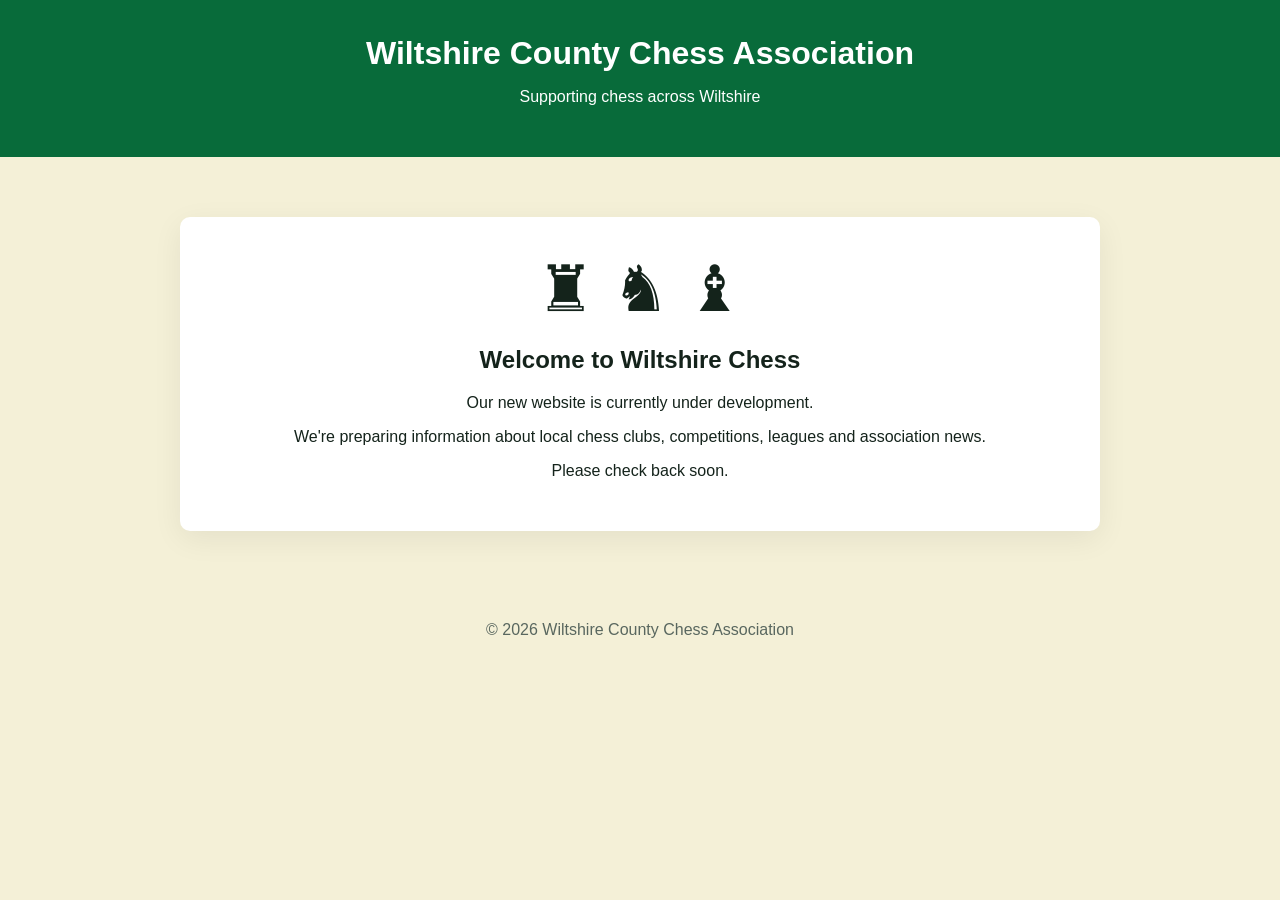
==== index.html @ d1c0ac70 "Create index.html for Wiltshire County Chess Association This HTML file serves as the homepage for t" ====
<!DOCTYPE html>
<html lang="en">
<head>
  <meta charset="UTF-8">
  <meta name="viewport" content="width=device-width, initial-scale=1">
  <title>Wiltshire County Chess Association</title>
  <style>
    body {
      margin: 0;
      font-family: Arial, sans-serif;
      background: #f4f0d7;
      color: #14231b;
    }
    header {
      background: #086b3a;
      color: white;
      padding: 35px 20px;
      text-align: center;
    }
    header h1 { margin: 0; }
    main {
      max-width: 850px;
      margin: 60px auto;
      padding: 35px;
      background: white;
      border-radius: 10px;
      box-shadow: 0 8px 30px #0001;
      text-align: center;
    }
    .chess { font-size: 64px; }
    footer {
      text-align: center;
      padding: 30px;
      color: #59675f;
    }
  </style>
</head>
<body>
  <header>
    <h1>Wiltshire County Chess Association</h1>
    <p>Supporting chess across Wiltshire</p>
  </header>

  <main>
    <div class="chess">♜ ♞ ♝</div>
    <h2>Welcome to Wiltshire Chess</h2>
    <p>Our new website is currently under development.</p>
    <p>
      We're preparing information about local chess clubs,
      competitions, leagues and association news.
    </p>
    <p>Please check back soon.</p>
  </main>

  <footer>
    &copy; 2026 Wiltshire County Chess Association
  </footer>
</body>
</html>
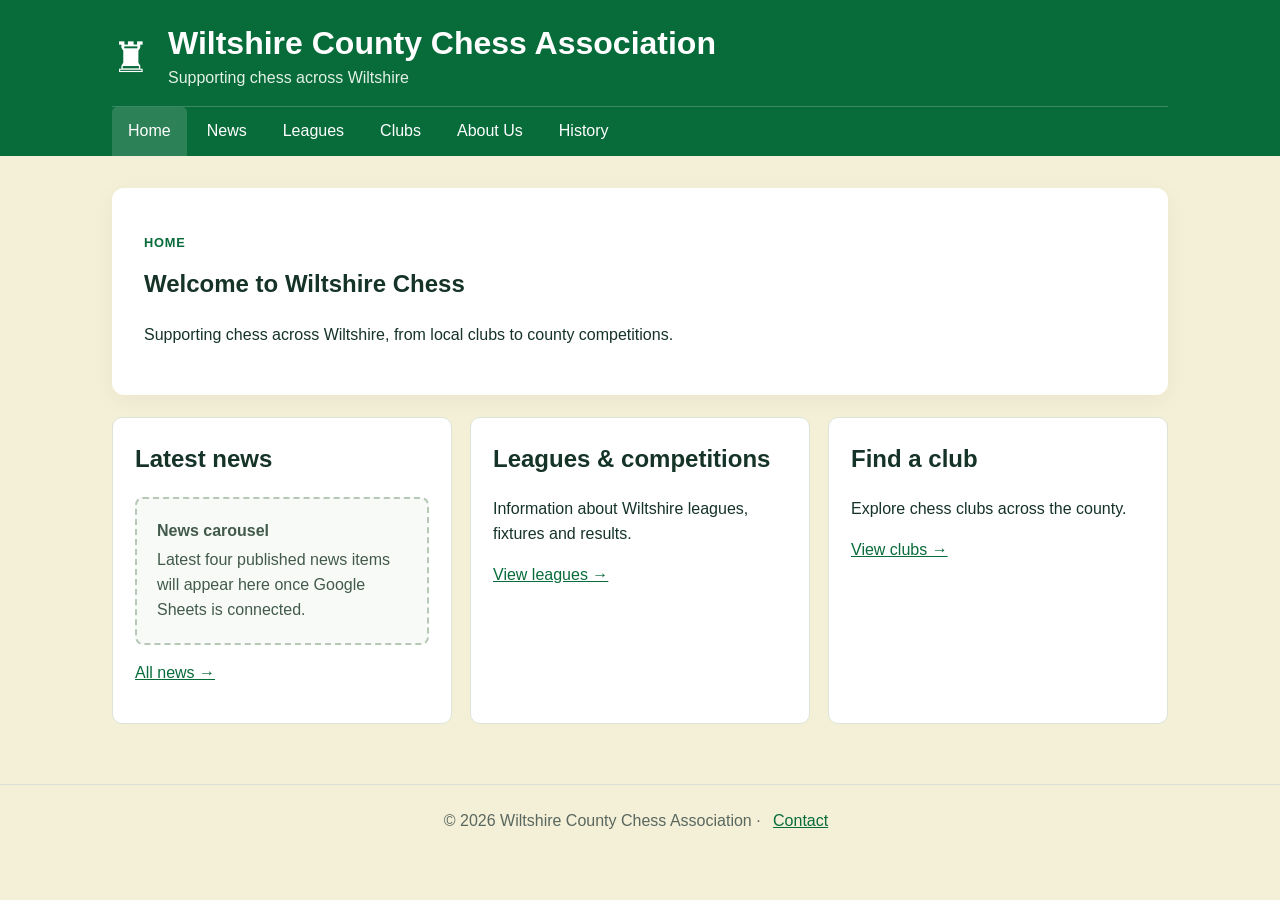
==== commit 45aec060: "Build modular home page" ====
--- a/index.html
+++ b/index.html
@@ -1,60 +1 @@
-
-<!DOCTYPE html>
-<html lang="en">
-<head>
-  <meta charset="UTF-8">
-  <meta name="viewport" content="width=device-width, initial-scale=1">
-  <title>Wiltshire County Chess Association</title>
-  <style>
-    body {
-      margin: 0;
-      font-family: Arial, sans-serif;
-      background: #f4f0d7;
-      color: #14231b;
-    }
-    header {
-      background: #086b3a;
-      color: white;
-      padding: 35px 20px;
-      text-align: center;
-    }
-    header h1 { margin: 0; }
-    main {
-      max-width: 850px;
-      margin: 60px auto;
-      padding: 35px;
-      background: white;
-      border-radius: 10px;
-      box-shadow: 0 8px 30px #0001;
-      text-align: center;
-    }
-    .chess { font-size: 64px; }
-    footer {
-      text-align: center;
-      padding: 30px;
-      color: #59675f;
-    }
-  </style>
-</head>
-<body>
-  <header>
-    <h1>Wiltshire County Chess Association</h1>
-    <p>Supporting chess across Wiltshire</p>
-  </header>
-
-  <main>
-    <div class="chess">♜ ♞ ♝</div>
-    <h2>Welcome to Wiltshire Chess</h2>
-    <p>Our new website is currently under development.</p>
-    <p>
-      We're preparing information about local chess clubs,
-      competitions, leagues and association news.
-    </p>
-    <p>Please check back soon.</p>
-  </main>
-
-  <footer>
-    &copy; 2026 Wiltshire County Chess Association
-  </footer>
-</body>
-</html>
+<!doctype html><html lang="en"><head><meta charset="utf-8"><meta name="viewport" content="width=device-width, initial-scale=1"><title>Home | Wiltshire County Chess Association</title><link rel="stylesheet" href="assets/site.css"><script defer src="assets/site.js"></script></head><body><a class="skip" href="#content">Skip to content</a><header class="site-header"><div class="wrap"><div class="masthead"><a class="mark" href="index.html" aria-label="Home">♜</a><div><div class="site-title">Wiltshire County Chess Association</div><p class="tagline">Supporting chess across Wiltshire</p></div></div><button class="mobile-menu" type="button" aria-controls="primary-nav" aria-expanded="false">☰ Menu</button><nav class="nav" id="primary-nav" aria-label="Main navigation"><a href="index.html" aria-current="page">Home</a><a href="news.html">News</a><a href="leagues.html">Leagues</a><a href="clubs.html">Clubs</a><a href="about.html">About Us</a><a href="history.html">History</a></nav></div></header><main id="content" class="wrap page"><section class="hero"><p class="eyebrow">Home</p><h1>Welcome to Wiltshire Chess</h1><p>Supporting chess across Wiltshire, from local clubs to county competitions.</p></section><div class="cards"><section class="card"><h2>Latest news</h2><div class="placeholder"><strong>News carousel</strong>Latest four published news items will appear here once Google Sheets is connected.</div><p><a href="news.html">All news →</a></p></section><section class="card"><h2>Leagues & competitions</h2><p>Information about Wiltshire leagues, fixtures and results.</p><p><a href="leagues.html">View leagues →</a></p></section><section class="card"><h2>Find a club</h2><p>Explore chess clubs across the county.</p><p><a href="clubs.html">View clubs →</a></p></section></div></main><footer class="site-footer"><div class="wrap">© <span data-year>2026</span> Wiltshire County Chess Association · <a href="about.html">Contact</a></div></footer></body></html>
--- a/assets/site.css
+++ b/assets/site.css
@@ -0,0 +1 @@
+:root{--green:#086b3a;--dark:#153327;--cream:#f4f0d7;--muted:#59675f;--border:#dce4d9}*{box-sizing:border-box}body{margin:0;background:var(--cream);color:var(--dark);font:16px/1.55 Arial,Helvetica,sans-serif}a{color:var(--green)}.site-header{background:var(--green);color:white}.wrap{max-width:1100px;margin:auto;padding:0 22px}.masthead{padding:24px 0 15px;display:flex;align-items:center;gap:18px}.mark{font-size:42px;text-decoration:none;color:white}.site-title{font-size:clamp(1.4rem,3vw,2rem);font-weight:700;line-height:1.2}.tagline{margin:4px 0 0;color:#e3f1e6}.nav{border-top:1px solid #ffffff33;display:flex;gap:4px;flex-wrap:wrap}.nav a{color:white;text-decoration:none;padding:12px 16px;border-radius:5px 5px 0 0}.nav a:hover,.nav a[aria-current=page]{background:#ffffff26}.mobile-menu{display:none}.page{padding:32px 22px 60px}.hero{background:white;padding:32px;border-radius:12px;box-shadow:0 5px 24px #0000000c;margin-bottom:22px}.hero h1{margin-top:0}.cards{display:grid;grid-template-columns:repeat(auto-fit,minmax(240px,1fr));gap:18px}.card{background:white;padding:22px;border:1px solid var(--border);border-radius:10px}.card h2,.card h3{margin-top:0}.placeholder{border:2px dashed #b7c8b7;background:#f8faf7;border-radius:8px;padding:20px;color:#425a4b}.placeholder strong{display:block;margin-bottom:4px}.site-footer{border-top:1px solid #d9e1d6;text-align:center;padding:24px;color:var(--muted)}.site-footer a{margin:0 8px}.eyebrow{color:var(--green);font-weight:bold;text-transform:uppercase;letter-spacing:.06em;font-size:.8rem}.skip{position:absolute;left:-9999px}.skip:focus{left:12px;top:12px;background:white;padding:10px;z-index:10}@media(max-width:650px){.masthead{padding:16px 0}.mobile-menu{display:block;background:#fff;color:var(--green);border:0;border-radius:5px;padding:9px 14px;font-weight:bold;margin-bottom:12px}.nav{display:none;flex-direction:column;padding-bottom:12px}.nav.open{display:flex}.nav a{border-radius:5px}.hero{padding:22px}.page{padding-top:20px}}
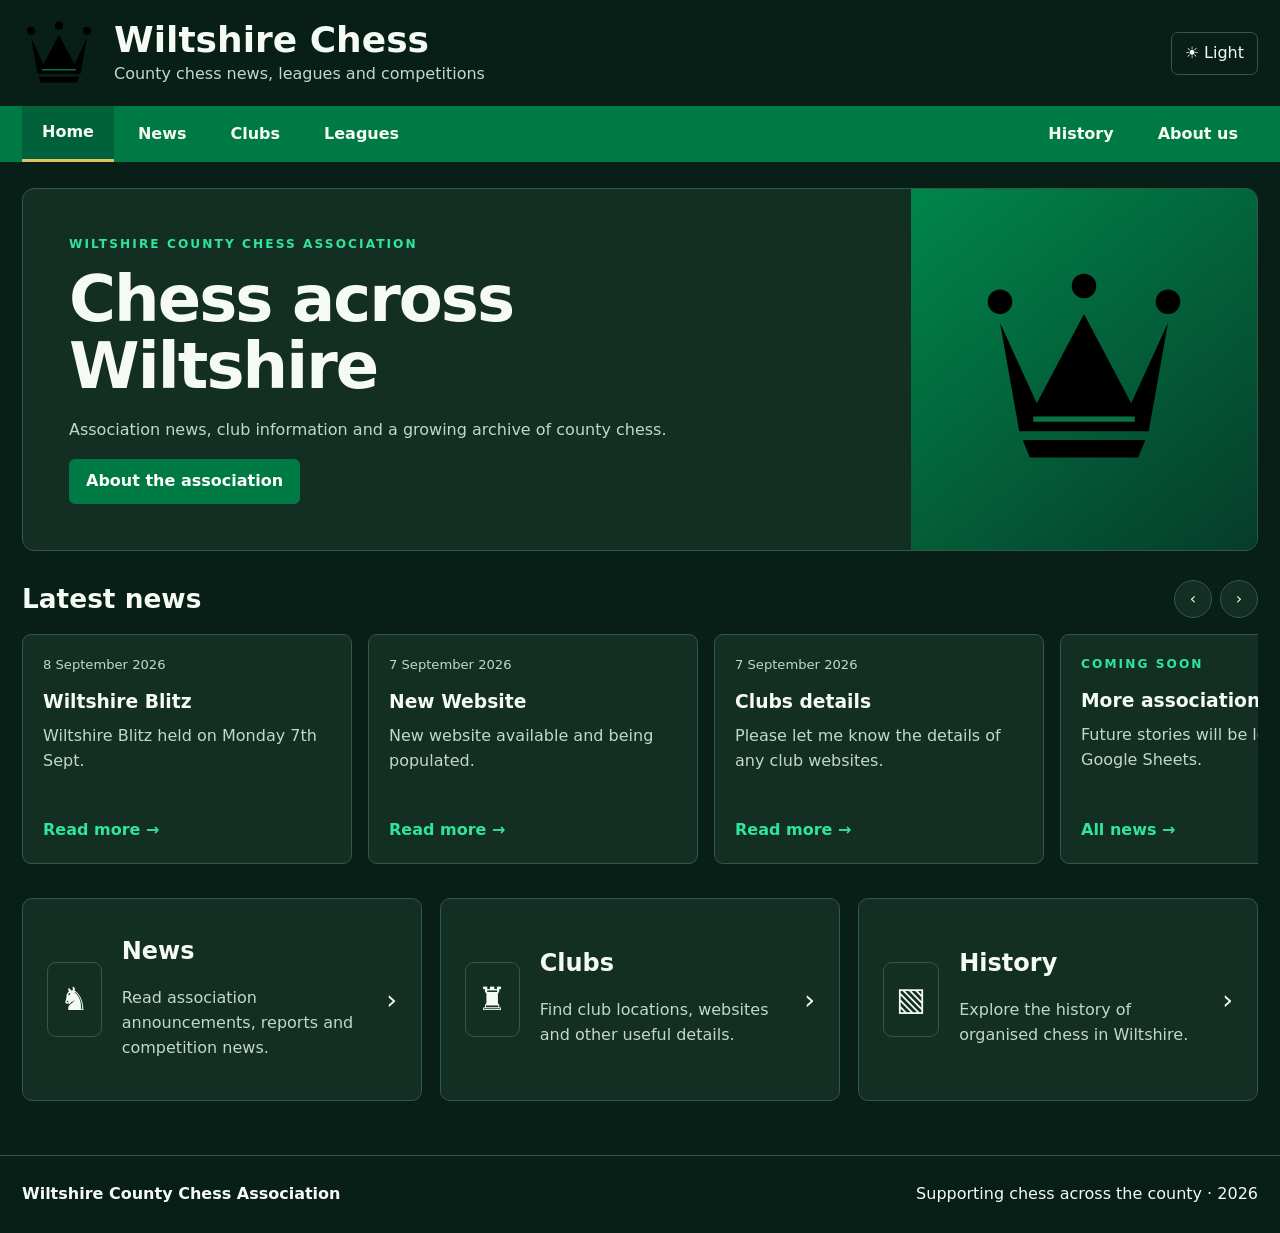
==== commit 15bf00e8: "Match current Wiltshire Chess site layout and navigation" ====
--- a/index.html
+++ b/index.html
@@ -1 +1 @@
-<!doctype html><html lang="en"><head><meta charset="utf-8"><meta name="viewport" content="width=device-width, initial-scale=1"><title>Home | Wiltshire County Chess Association</title><link rel="stylesheet" href="assets/site.css"><script defer src="assets/site.js"></script></head><body><a class="skip" href="#content">Skip to content</a><header class="site-header"><div class="wrap"><div class="masthead"><a class="mark" href="index.html" aria-label="Home">♜</a><div><div class="site-title">Wiltshire County Chess Association</div><p class="tagline">Supporting chess across Wiltshire</p></div></div><button class="mobile-menu" type="button" aria-controls="primary-nav" aria-expanded="false">☰ Menu</button><nav class="nav" id="primary-nav" aria-label="Main navigation"><a href="index.html" aria-current="page">Home</a><a href="news.html">News</a><a href="leagues.html">Leagues</a><a href="clubs.html">Clubs</a><a href="about.html">About Us</a><a href="history.html">History</a></nav></div></header><main id="content" class="wrap page"><section class="hero"><p class="eyebrow">Home</p><h1>Welcome to Wiltshire Chess</h1><p>Supporting chess across Wiltshire, from local clubs to county competitions.</p></section><div class="cards"><section class="card"><h2>Latest news</h2><div class="placeholder"><strong>News carousel</strong>Latest four published news items will appear here once Google Sheets is connected.</div><p><a href="news.html">All news →</a></p></section><section class="card"><h2>Leagues & competitions</h2><p>Information about Wiltshire leagues, fixtures and results.</p><p><a href="leagues.html">View leagues →</a></p></section><section class="card"><h2>Find a club</h2><p>Explore chess clubs across the county.</p><p><a href="clubs.html">View clubs →</a></p></section></div></main><footer class="site-footer"><div class="wrap">© <span data-year>2026</span> Wiltshire County Chess Association · <a href="about.html">Contact</a></div></footer></body></html>+<!doctype html><html lang="en"><head><meta charset="utf-8"><meta name="viewport" content="width=device-width, initial-scale=1"><meta name="description" content="Association news, club information and a growing archive of county chess."><title>Home | Wiltshire Chess</title><link rel="icon" href="assets/w-crown.svg" type="image/svg+xml"><link rel="stylesheet" href="assets/site.css"><script defer src="assets/site.js"></script></head><body><a class="skip" href="#content">Skip to content</a><header class="site-header"><div class="wrap masthead"><a class="mark" href="index.html" aria-label="Wiltshire Chess home"><img src="assets/w-crown.svg" alt="" width="74" height="65"></a><div><div class="site-title">Wiltshire Chess</div><p class="tagline">County chess news, leagues and competitions</p></div><button class="theme-toggle" type="button">☀ Light</button></div></header><div class="nav-bar"><div class="wrap"><button class="mobile-menu" type="button" aria-expanded="false" aria-controls="primary-nav">☰ Menu</button><nav class="nav" id="primary-nav" aria-label="Main navigation"><a href="index.html" aria-current="page">Home</a><a href="news.html">News</a><a href="clubs.html">Clubs</a><a href="leagues.html">Leagues</a><a href="history.html">History</a><a href="about.html">About us</a></nav></div></div><main class="wrap page" id="content"><section class="hero"><div class="hero-copy"><div class="eyebrow">Wiltshire County Chess Association</div><h1>Chess across<br>Wiltshire</h1><p>Association news, club information and a growing archive of county chess.</p><a class="button" href="about.html">About the association</a></div><div class="hero-logo"><img src="assets/w-crown.svg" alt="Wiltshire Chess W crown" width="210" height="196"></div></section><div class="section-heading"><h2>Latest news</h2><div class="news-controls"><button data-scroll="prev" aria-label="Previous news">‹</button><button data-scroll="next" aria-label="Next news">›</button></div></div><div class="news-track" aria-label="News carousel"><article class="news-card"><time>8 September 2026</time><h3>Wiltshire Blitz</h3><p>Wiltshire Blitz held on Monday 7th Sept.</p><a href="news.html">Read more →</a></article><article class="news-card"><time>7 September 2026</time><h3>New Website</h3><p>New website available and being populated.</p><a href="news.html">Read more →</a></article><article class="news-card"><time>7 September 2026</time><h3>Clubs details</h3><p>Please let me know the details of any club websites.</p><a href="news.html">Read more →</a></article><article class="news-card"><span class="eyebrow">Coming soon</span><h3>More association news</h3><p>Future stories will be loaded from Google Sheets.</p><a href="news.html">All news →</a></article></div><div class="cards"><a class="card feature" href="news.html"><span class="symbol">♞</span><span><h2>News</h2><p>Read association announcements, reports and competition news.</p></span><span class="arrow">›</span></a><a class="card feature" href="clubs.html"><span class="symbol">♜</span><span><h2>Clubs</h2><p>Find club locations, websites and other useful details.</p></span><span class="arrow">›</span></a><a class="card feature" href="history.html"><span class="symbol">▧</span><span><h2>History</h2><p>Explore the history of organised chess in Wiltshire.</p></span><span class="arrow">›</span></a></div></main><footer class="site-footer"><div class="wrap footer-inner"><strong>Wiltshire County Chess Association</strong><span>Supporting chess across the county · <span data-year>2026</span></span></div></footer></body></html>
--- a/assets/site.css
+++ b/assets/site.css
@@ -1 +1 @@
-:root{--green:#086b3a;--dark:#153327;--cream:#f4f0d7;--muted:#59675f;--border:#dce4d9}*{box-sizing:border-box}body{margin:0;background:var(--cream);color:var(--dark);font:16px/1.55 Arial,Helvetica,sans-serif}a{color:var(--green)}.site-header{background:var(--green);color:white}.wrap{max-width:1100px;margin:auto;padding:0 22px}.masthead{padding:24px 0 15px;display:flex;align-items:center;gap:18px}.mark{font-size:42px;text-decoration:none;color:white}.site-title{font-size:clamp(1.4rem,3vw,2rem);font-weight:700;line-height:1.2}.tagline{margin:4px 0 0;color:#e3f1e6}.nav{border-top:1px solid #ffffff33;display:flex;gap:4px;flex-wrap:wrap}.nav a{color:white;text-decoration:none;padding:12px 16px;border-radius:5px 5px 0 0}.nav a:hover,.nav a[aria-current=page]{background:#ffffff26}.mobile-menu{display:none}.page{padding:32px 22px 60px}.hero{background:white;padding:32px;border-radius:12px;box-shadow:0 5px 24px #0000000c;margin-bottom:22px}.hero h1{margin-top:0}.cards{display:grid;grid-template-columns:repeat(auto-fit,minmax(240px,1fr));gap:18px}.card{background:white;padding:22px;border:1px solid var(--border);border-radius:10px}.card h2,.card h3{margin-top:0}.placeholder{border:2px dashed #b7c8b7;background:#f8faf7;border-radius:8px;padding:20px;color:#425a4b}.placeholder strong{display:block;margin-bottom:4px}.site-footer{border-top:1px solid #d9e1d6;text-align:center;padding:24px;color:var(--muted)}.site-footer a{margin:0 8px}.eyebrow{color:var(--green);font-weight:bold;text-transform:uppercase;letter-spacing:.06em;font-size:.8rem}.skip{position:absolute;left:-9999px}.skip:focus{left:12px;top:12px;background:white;padding:10px;z-index:10}@media(max-width:650px){.masthead{padding:16px 0}.mobile-menu{display:block;background:#fff;color:var(--green);border:0;border-radius:5px;padding:9px 14px;font-weight:bold;margin-bottom:12px}.nav{display:none;flex-direction:column;padding-bottom:12px}.nav.open{display:flex}.nav a{border-radius:5px}.hero{padding:22px}.page{padding-top:20px}}+:root{color-scheme:dark;--bg:#071f16;--surface:#132e23;--surface2:#183c2c;--text:#f5faf5;--muted:#c3d7cb;--green:#007a45;--border:#315848;--gold:#e4c15f;--accent:#30e59b}html[data-theme=light]{color-scheme:light;--bg:#f3f7f1;--surface:#fff;--surface2:#e6f2e9;--text:#142f23;--muted:#436052;--green:#087442;--border:#c7dace;--gold:#b78c20;--accent:#087442}*{box-sizing:border-box}html{scroll-behavior:smooth}body{margin:0;background:var(--bg);color:var(--text);font:16px/1.55 system-ui,-apple-system,Segoe UI,sans-serif}a{color:inherit}button{font:inherit;cursor:pointer}.wrap{width:min(1376px,calc(100% - 44px));margin:auto}.site-header{background:var(--bg)}.masthead{display:flex;align-items:center;gap:18px;padding:20px 0}.mark{display:flex;color:var(--gold);text-decoration:none}.mark svg{width:74px;height:65px}.site-title{font-size:clamp(1.5rem,3vw,2.25rem);font-weight:800;line-height:1.1}.tagline{margin:2px 0 0;color:var(--muted)}.theme-toggle{margin-left:auto;border:1px solid var(--border);border-radius:7px;padding:8px 13px;background:transparent;color:var(--text)}.nav-bar{background:var(--green)}.nav{display:flex;gap:4px;align-items:center}.nav a{padding:14px 20px;text-decoration:none;font-weight:650}.nav a:hover,.nav a[aria-current=page]{background:#003e2c66;border-bottom:3px solid var(--gold)}.nav a:nth-last-child(2){margin-left:auto}.mobile-menu{display:none}.page{padding:26px 0 54px}.eyebrow{color:var(--accent);text-transform:uppercase;font-size:.76rem;letter-spacing:.17em;font-weight:800}.hero{display:grid;grid-template-columns:1fr 28%;background:var(--surface);border:1px solid var(--border);border-radius:12px;overflow:hidden;margin-bottom:28px}.hero-copy{padding:clamp(24px,4vw,46px)}.hero h1{font-size:clamp(2.4rem,5vw,4.5rem);line-height:1.05;letter-spacing:-.03em;margin:12px 0 18px}.hero p{color:var(--muted)}.hero-logo{display:grid;place-items:center;background:linear-gradient(140deg,#00864b,#063c2a)}.hero-logo svg{width:52%;max-width:210px;color:#f4e1a0}.button{display:inline-block;padding:10px 17px;background:var(--green);border-radius:6px;color:white;text-decoration:none;font-weight:700}.section-heading{display:flex;align-items:center;justify-content:space-between;margin:24px 0 14px}.section-heading h2{margin:0;font-size:1.65rem}.news-controls{display:flex;gap:8px}.news-controls button{border:1px solid var(--border);background:var(--surface);color:var(--text);width:38px;height:38px;border-radius:50%}.news-track{display:flex;overflow-x:auto;gap:16px;scroll-snap-type:x mandatory;padding-bottom:12px}.news-card{flex:0 0 clamp(240px,28%,330px);scroll-snap-align:start;min-height:230px;background:var(--surface);border:1px solid var(--border);border-radius:9px;padding:20px;display:flex;flex-direction:column}.news-card time{color:var(--muted);font-size:.82rem}.news-card h3{margin:12px 0 8px}.news-card p{color:var(--muted);margin:0 0 18px}.news-card a{margin-top:auto;color:var(--accent);text-decoration:none;font-weight:700}.cards{display:grid;grid-template-columns:repeat(3,minmax(0,1fr));gap:18px;margin-top:22px}.card{background:var(--surface);border:1px solid var(--border);border-radius:10px;padding:24px}.card h2,.card h3{margin:10px 0}.card p{color:var(--muted)}.feature{display:flex;align-items:center;gap:20px;text-decoration:none}.feature .symbol{font-size:2rem;border:1px solid var(--border);padding:12px;border-radius:9px}.feature .arrow{margin-left:auto;font-size:1.7rem}.placeholder{border:1px dashed var(--border);padding:24px;border-radius:8px;background:var(--surface2);color:var(--muted)}.placeholder strong{display:block;color:var(--text)}.site-footer{border-top:1px solid var(--border);padding:26px 0}.footer-inner{display:flex;justify-content:space-between;gap:15px;align-items:center}.skip{position:absolute;left:-9999px}.skip:focus{left:10px;top:10px;background:white;color:black;padding:10px;z-index:9}@media(max-width:750px){.wrap{width:min(100% - 28px,1376px)}.masthead{gap:9px}.mark svg{width:50px;height:48px}.tagline{font-size:.78rem}.mobile-menu{display:block;margin:8px 0;background:transparent;border:1px solid #ffffff77;border-radius:5px;padding:7px 12px;color:white}.nav{display:none;flex-direction:column;align-items:stretch;padding-bottom:10px}.nav.open{display:flex}.nav a:nth-last-child(2){margin-left:0}.hero{grid-template-columns:1fr}.hero-logo{min-height:165px}.hero-logo svg{width:110px}.cards{grid-template-columns:1fr}.news-card{flex-basis:82%}.footer-inner{flex-direction:column;align-items:flex-start}}
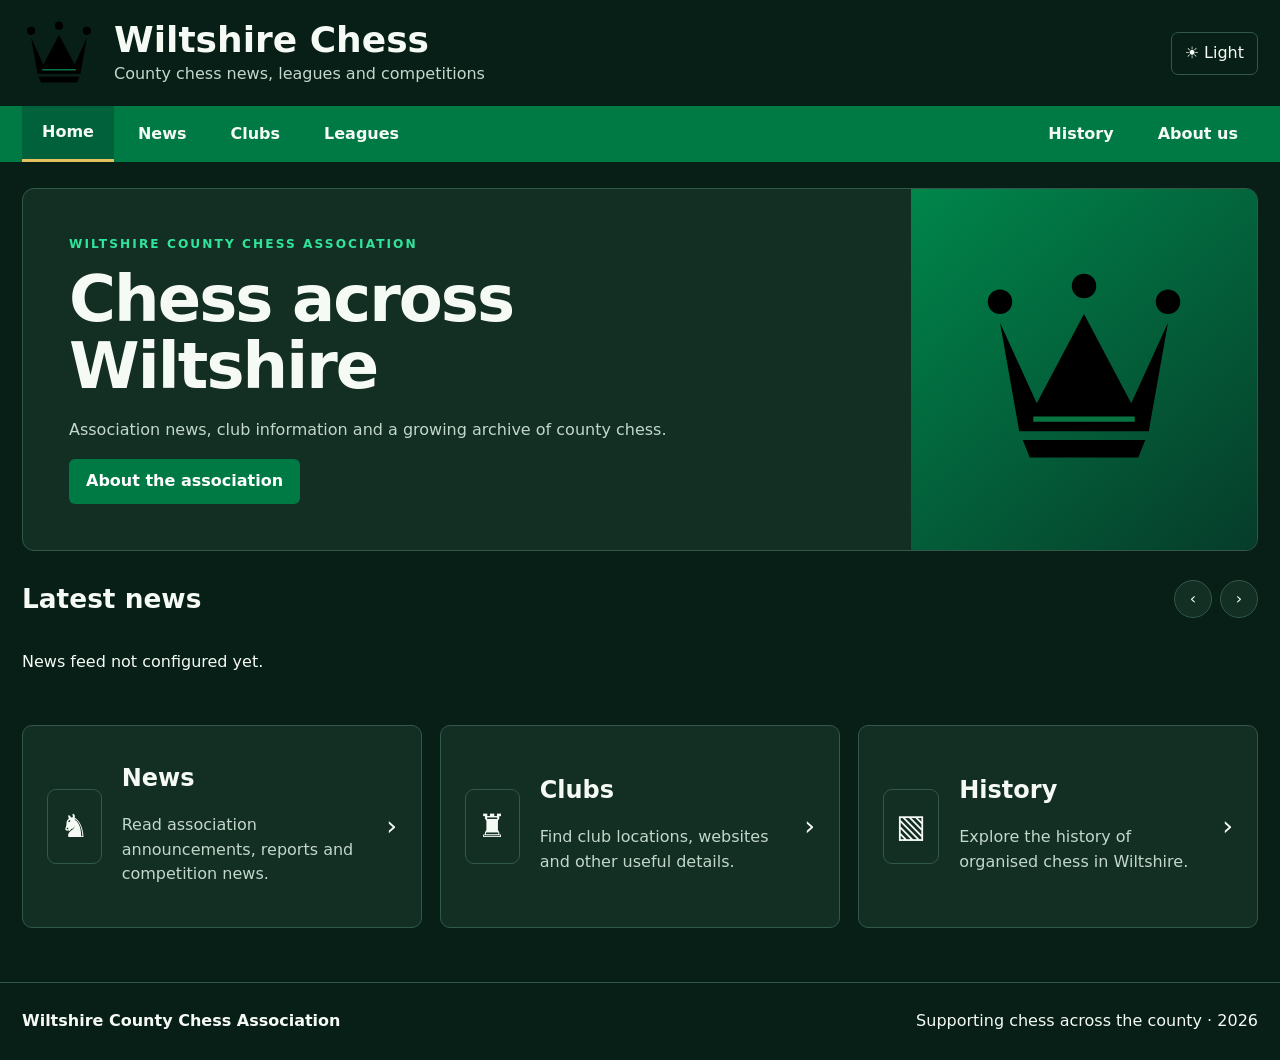
==== commit 9ed009de: "Connect news pages to spreadsheet CSV" ====
--- a/index.html
+++ b/index.html
@@ -1 +1 @@
-<!doctype html><html lang="en"><head><meta charset="utf-8"><meta name="viewport" content="width=device-width, initial-scale=1"><meta name="description" content="Association news, club information and a growing archive of county chess."><title>Home | Wiltshire Chess</title><link rel="icon" href="assets/w-crown.svg" type="image/svg+xml"><link rel="stylesheet" href="assets/site.css"><script defer src="assets/site.js"></script></head><body><a class="skip" href="#content">Skip to content</a><header class="site-header"><div class="wrap masthead"><a class="mark" href="index.html" aria-label="Wiltshire Chess home"><img src="assets/w-crown.svg" alt="" width="74" height="65"></a><div><div class="site-title">Wiltshire Chess</div><p class="tagline">County chess news, leagues and competitions</p></div><button class="theme-toggle" type="button">☀ Light</button></div></header><div class="nav-bar"><div class="wrap"><button class="mobile-menu" type="button" aria-expanded="false" aria-controls="primary-nav">☰ Menu</button><nav class="nav" id="primary-nav" aria-label="Main navigation"><a href="index.html" aria-current="page">Home</a><a href="news.html">News</a><a href="clubs.html">Clubs</a><a href="leagues.html">Leagues</a><a href="history.html">History</a><a href="about.html">About us</a></nav></div></div><main class="wrap page" id="content"><section class="hero"><div class="hero-copy"><div class="eyebrow">Wiltshire County Chess Association</div><h1>Chess across<br>Wiltshire</h1><p>Association news, club information and a growing archive of county chess.</p><a class="button" href="about.html">About the association</a></div><div class="hero-logo"><img src="assets/w-crown.svg" alt="Wiltshire Chess W crown" width="210" height="196"></div></section><div class="section-heading"><h2>Latest news</h2><div class="news-controls"><button data-scroll="prev" aria-label="Previous news">‹</button><button data-scroll="next" aria-label="Next news">›</button></div></div><div class="news-track" aria-label="News carousel"><article class="news-card"><time>8 September 2026</time><h3>Wiltshire Blitz</h3><p>Wiltshire Blitz held on Monday 7th Sept.</p><a href="news.html">Read more →</a></article><article class="news-card"><time>7 September 2026</time><h3>New Website</h3><p>New website available and being populated.</p><a href="news.html">Read more →</a></article><article class="news-card"><time>7 September 2026</time><h3>Clubs details</h3><p>Please let me know the details of any club websites.</p><a href="news.html">Read more →</a></article><article class="news-card"><span class="eyebrow">Coming soon</span><h3>More association news</h3><p>Future stories will be loaded from Google Sheets.</p><a href="news.html">All news →</a></article></div><div class="cards"><a class="card feature" href="news.html"><span class="symbol">♞</span><span><h2>News</h2><p>Read association announcements, reports and competition news.</p></span><span class="arrow">›</span></a><a class="card feature" href="clubs.html"><span class="symbol">♜</span><span><h2>Clubs</h2><p>Find club locations, websites and other useful details.</p></span><span class="arrow">›</span></a><a class="card feature" href="history.html"><span class="symbol">▧</span><span><h2>History</h2><p>Explore the history of organised chess in Wiltshire.</p></span><span class="arrow">›</span></a></div></main><footer class="site-footer"><div class="wrap footer-inner"><strong>Wiltshire County Chess Association</strong><span>Supporting chess across the county · <span data-year>2026</span></span></div></footer></body></html>+<!doctype html><html lang="en"><head><meta charset="utf-8"><meta name="viewport" content="width=device-width, initial-scale=1"><meta name="description" content="Association news, club information and a growing archive of county chess."><title>Home | Wiltshire Chess</title><link rel="icon" href="assets/w-crown.svg" type="image/svg+xml"><link rel="stylesheet" href="assets/site.css"><script defer src="assets/site.js"></script><script defer src="assets/news-config.js"></script><script defer src="assets/news.js"></script></head><body><a class="skip" href="#content">Skip to content</a><header class="site-header"><div class="wrap masthead"><a class="mark" href="index.html" aria-label="Wiltshire Chess home"><img src="assets/w-crown.svg" alt="" width="74" height="65"></a><div><div class="site-title">Wiltshire Chess</div><p class="tagline">County chess news, leagues and competitions</p></div><button class="theme-toggle" type="button">☀ Light</button></div></header><div class="nav-bar"><div class="wrap"><button class="mobile-menu" type="button" aria-expanded="false" aria-controls="primary-nav">☰ Menu</button><nav class="nav" id="primary-nav" aria-label="Main navigation"><a href="index.html" aria-current="page">Home</a><a href="news.html">News</a><a href="clubs.html">Clubs</a><a href="leagues.html">Leagues</a><a href="history.html">History</a><a href="about.html">About us</a></nav></div></div><main class="wrap page" id="content"><section class="hero"><div class="hero-copy"><div class="eyebrow">Wiltshire County Chess Association</div><h1>Chess across<br>Wiltshire</h1><p>Association news, club information and a growing archive of county chess.</p><a class="button" href="about.html">About the association</a></div><div class="hero-logo"><img src="assets/w-crown.svg" alt="Wiltshire Chess W crown" width="210" height="196"></div></section><div class="section-heading"><h2>Latest news</h2><div class="news-controls"><button data-scroll="prev" aria-label="Previous news">‹</button><button data-scroll="next" aria-label="Next news">›</button></div></div><div class="news-track" data-news-carousel aria-label="News carousel"><p>Loading news…</p></div><div class="cards"><a class="card feature" href="news.html"><span class="symbol">♞</span><span><h2>News</h2><p>Read association announcements, reports and competition news.</p></span><span class="arrow">›</span></a><a class="card feature" href="clubs.html"><span class="symbol">♜</span><span><h2>Clubs</h2><p>Find club locations, websites and other useful details.</p></span><span class="arrow">›</span></a><a class="card feature" href="history.html"><span class="symbol">▧</span><span><h2>History</h2><p>Explore the history of organised chess in Wiltshire.</p></span><span class="arrow">›</span></a></div></main><footer class="site-footer"><div class="wrap footer-inner"><strong>Wiltshire County Chess Association</strong><span>Supporting chess across the county · <span data-year>2026</span></span></div></footer></body></html>
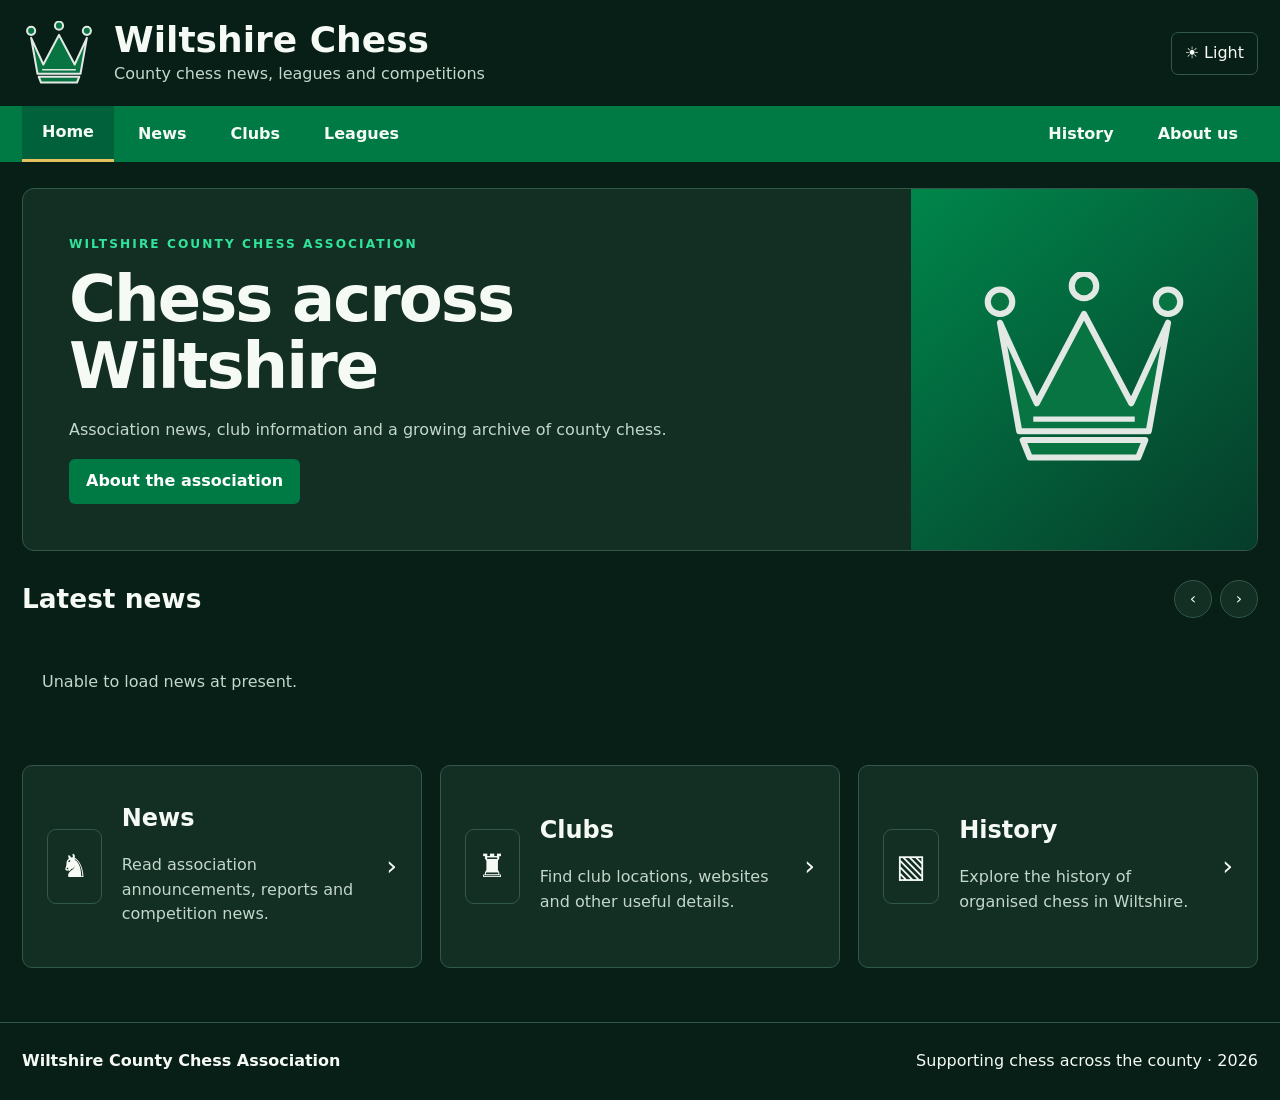
==== commit bad8a099: "Add spreadsheet-driven More navigation to index.html" ====
--- a/index.html
+++ b/index.html
@@ -1 +1 @@
-<!doctype html><html lang="en"><head><meta charset="utf-8"><meta name="viewport" content="width=device-width, initial-scale=1"><meta name="description" content="Association news, club information and a growing archive of county chess."><title>Home | Wiltshire Chess</title><link rel="icon" href="assets/w-crown.svg" type="image/svg+xml"><link rel="stylesheet" href="assets/site.css"><script defer src="assets/site.js"></script><script defer src="assets/news-config.js"></script><script defer src="assets/news.js"></script></head><body><a class="skip" href="#content">Skip to content</a><header class="site-header"><div class="wrap masthead"><a class="mark" href="index.html" aria-label="Wiltshire Chess home"><img src="assets/w-crown.svg" alt="" width="74" height="65"></a><div><div class="site-title">Wiltshire Chess</div><p class="tagline">County chess news, leagues and competitions</p></div><button class="theme-toggle" type="button">☀ Light</button></div></header><div class="nav-bar"><div class="wrap"><button class="mobile-menu" type="button" aria-expanded="false" aria-controls="primary-nav">☰ Menu</button><nav class="nav" id="primary-nav" aria-label="Main navigation"><a href="index.html" aria-current="page">Home</a><a href="news.html">News</a><a href="clubs.html">Clubs</a><a href="leagues.html">Leagues</a><a href="history.html">History</a><a href="about.html">About us</a></nav></div></div><main class="wrap page" id="content"><section class="hero"><div class="hero-copy"><div class="eyebrow">Wiltshire County Chess Association</div><h1>Chess across<br>Wiltshire</h1><p>Association news, club information and a growing archive of county chess.</p><a class="button" href="about.html">About the association</a></div><div class="hero-logo"><img src="assets/w-crown.svg" alt="Wiltshire Chess W crown" width="210" height="196"></div></section><div class="section-heading"><h2>Latest news</h2><div class="news-controls"><button data-scroll="prev" aria-label="Previous news">‹</button><button data-scroll="next" aria-label="Next news">›</button></div></div><div class="news-track" data-news-carousel aria-label="News carousel"><p>Loading news…</p></div><div class="cards"><a class="card feature" href="news.html"><span class="symbol">♞</span><span><h2>News</h2><p>Read association announcements, reports and competition news.</p></span><span class="arrow">›</span></a><a class="card feature" href="clubs.html"><span class="symbol">♜</span><span><h2>Clubs</h2><p>Find club locations, websites and other useful details.</p></span><span class="arrow">›</span></a><a class="card feature" href="history.html"><span class="symbol">▧</span><span><h2>History</h2><p>Explore the history of organised chess in Wiltshire.</p></span><span class="arrow">›</span></a></div></main><footer class="site-footer"><div class="wrap footer-inner"><strong>Wiltshire County Chess Association</strong><span>Supporting chess across the county · <span data-year>2026</span></span></div></footer></body></html>+<!doctype html><html lang="en"><head><meta charset="utf-8"><meta name="viewport" content="width=device-width, initial-scale=1"><meta name="description" content="Association news, club information and a growing archive of county chess."><title>Home | Wiltshire Chess</title><link rel="icon" href="assets/w-crown.svg" type="image/svg+xml"><link rel="stylesheet" href="assets/site.css"><script defer src="assets/site.js"></script><script defer src="assets/news-config.js"></script><script defer src="assets/pages-nav.js"></script><script defer src="assets/news.js"></script></head><body><a class="skip" href="#content">Skip to content</a><header class="site-header"><div class="wrap masthead"><a class="mark" href="index.html" aria-label="Wiltshire Chess home"><img src="assets/w-crown.svg" alt="" width="74" height="65"></a><div><div class="site-title">Wiltshire Chess</div><p class="tagline">County chess news, leagues and competitions</p></div><button class="theme-toggle" type="button">☀ Light</button></div></header><div class="nav-bar"><div class="wrap"><button class="mobile-menu" type="button" aria-expanded="false" aria-controls="primary-nav">☰ Menu</button><nav class="nav" id="primary-nav" aria-label="Main navigation"><a href="index.html" aria-current="page">Home</a><a href="news.html">News</a><a href="clubs.html">Clubs</a><a href="leagues.html">Leagues</a><a href="history.html">History</a><a href="about.html">About us</a></nav></div></div><main class="wrap page" id="content"><section class="hero"><div class="hero-copy"><div class="eyebrow">Wiltshire County Chess Association</div><h1>Chess across<br>Wiltshire</h1><p>Association news, club information and a growing archive of county chess.</p><a class="button" href="about.html">About the association</a></div><div class="hero-logo"><img src="assets/w-crown.svg" alt="Wiltshire Chess W crown" width="210" height="196"></div></section><div class="section-heading"><h2>Latest news</h2><div class="news-controls"><button data-scroll="prev" aria-label="Previous news">‹</button><button data-scroll="next" aria-label="Next news">›</button></div></div><div class="news-track" data-news-carousel aria-label="News carousel"><p>Loading news…</p></div><div class="cards"><a class="card feature" href="news.html"><span class="symbol">♞</span><span><h2>News</h2><p>Read association announcements, reports and competition news.</p></span><span class="arrow">›</span></a><a class="card feature" href="clubs.html"><span class="symbol">♜</span><span><h2>Clubs</h2><p>Find club locations, websites and other useful details.</p></span><span class="arrow">›</span></a><a class="card feature" href="history.html"><span class="symbol">▧</span><span><h2>History</h2><p>Explore the history of organised chess in Wiltshire.</p></span><span class="arrow">›</span></a></div></main><footer class="site-footer"><div class="wrap footer-inner"><strong>Wiltshire County Chess Association</strong><span>Supporting chess across the county · <span data-year>2026</span></span></div></footer></body></html>
--- a/assets/site.css
+++ b/assets/site.css
@@ -1 +1,4 @@
-:root{color-scheme:dark;--bg:#071f16;--surface:#132e23;--surface2:#183c2c;--text:#f5faf5;--muted:#c3d7cb;--green:#007a45;--border:#315848;--gold:#e4c15f;--accent:#30e59b}html[data-theme=light]{color-scheme:light;--bg:#f3f7f1;--surface:#fff;--surface2:#e6f2e9;--text:#142f23;--muted:#436052;--green:#087442;--border:#c7dace;--gold:#b78c20;--accent:#087442}*{box-sizing:border-box}html{scroll-behavior:smooth}body{margin:0;background:var(--bg);color:var(--text);font:16px/1.55 system-ui,-apple-system,Segoe UI,sans-serif}a{color:inherit}button{font:inherit;cursor:pointer}.wrap{width:min(1376px,calc(100% - 44px));margin:auto}.site-header{background:var(--bg)}.masthead{display:flex;align-items:center;gap:18px;padding:20px 0}.mark{display:flex;color:var(--gold);text-decoration:none}.mark svg{width:74px;height:65px}.site-title{font-size:clamp(1.5rem,3vw,2.25rem);font-weight:800;line-height:1.1}.tagline{margin:2px 0 0;color:var(--muted)}.theme-toggle{margin-left:auto;border:1px solid var(--border);border-radius:7px;padding:8px 13px;background:transparent;color:var(--text)}.nav-bar{background:var(--green)}.nav{display:flex;gap:4px;align-items:center}.nav a{padding:14px 20px;text-decoration:none;font-weight:650}.nav a:hover,.nav a[aria-current=page]{background:#003e2c66;border-bottom:3px solid var(--gold)}.nav a:nth-last-child(2){margin-left:auto}.mobile-menu{display:none}.page{padding:26px 0 54px}.eyebrow{color:var(--accent);text-transform:uppercase;font-size:.76rem;letter-spacing:.17em;font-weight:800}.hero{display:grid;grid-template-columns:1fr 28%;background:var(--surface);border:1px solid var(--border);border-radius:12px;overflow:hidden;margin-bottom:28px}.hero-copy{padding:clamp(24px,4vw,46px)}.hero h1{font-size:clamp(2.4rem,5vw,4.5rem);line-height:1.05;letter-spacing:-.03em;margin:12px 0 18px}.hero p{color:var(--muted)}.hero-logo{display:grid;place-items:center;background:linear-gradient(140deg,#00864b,#063c2a)}.hero-logo svg{width:52%;max-width:210px;color:#f4e1a0}.button{display:inline-block;padding:10px 17px;background:var(--green);border-radius:6px;color:white;text-decoration:none;font-weight:700}.section-heading{display:flex;align-items:center;justify-content:space-between;margin:24px 0 14px}.section-heading h2{margin:0;font-size:1.65rem}.news-controls{display:flex;gap:8px}.news-controls button{border:1px solid var(--border);background:var(--surface);color:var(--text);width:38px;height:38px;border-radius:50%}.news-track{display:flex;overflow-x:auto;gap:16px;scroll-snap-type:x mandatory;padding-bottom:12px}.news-card{flex:0 0 clamp(240px,28%,330px);scroll-snap-align:start;min-height:230px;background:var(--surface);border:1px solid var(--border);border-radius:9px;padding:20px;display:flex;flex-direction:column}.news-card time{color:var(--muted);font-size:.82rem}.news-card h3{margin:12px 0 8px}.news-card p{color:var(--muted);margin:0 0 18px}.news-card a{margin-top:auto;color:var(--accent);text-decoration:none;font-weight:700}.cards{display:grid;grid-template-columns:repeat(3,minmax(0,1fr));gap:18px;margin-top:22px}.card{background:var(--surface);border:1px solid var(--border);border-radius:10px;padding:24px}.card h2,.card h3{margin:10px 0}.card p{color:var(--muted)}.feature{display:flex;align-items:center;gap:20px;text-decoration:none}.feature .symbol{font-size:2rem;border:1px solid var(--border);padding:12px;border-radius:9px}.feature .arrow{margin-left:auto;font-size:1.7rem}.placeholder{border:1px dashed var(--border);padding:24px;border-radius:8px;background:var(--surface2);color:var(--muted)}.placeholder strong{display:block;color:var(--text)}.site-footer{border-top:1px solid var(--border);padding:26px 0}.footer-inner{display:flex;justify-content:space-between;gap:15px;align-items:center}.skip{position:absolute;left:-9999px}.skip:focus{left:10px;top:10px;background:white;color:black;padding:10px;z-index:9}@media(max-width:750px){.wrap{width:min(100% - 28px,1376px)}.masthead{gap:9px}.mark svg{width:50px;height:48px}.tagline{font-size:.78rem}.mobile-menu{display:block;margin:8px 0;background:transparent;border:1px solid #ffffff77;border-radius:5px;padding:7px 12px;color:white}.nav{display:none;flex-direction:column;align-items:stretch;padding-bottom:10px}.nav.open{display:flex}.nav a:nth-last-child(2){margin-left:0}.hero{grid-template-columns:1fr}.hero-logo{min-height:165px}.hero-logo svg{width:110px}.cards{grid-template-columns:1fr}.news-card{flex-basis:82%}.footer-inner{flex-direction:column;align-items:flex-start}}+:root{color-scheme:dark;--bg:#071f16;--surface:#132e23;--surface2:#183c2c;--text:#f5faf5;--muted:#c3d7cb;--green:#007a45;--border:#315848;--gold:#e4c15f;--accent:#30e59b}html[data-theme=light]{color-scheme:light;--bg:#f3f7f1;--surface:#fff;--surface2:#e6f2e9;--text:#142f23;--muted:#436052;--green:#087442;--border:#c7dace;--gold:#b78c20;--accent:#087442}*{box-sizing:border-box}html{scroll-behavior:smooth}body{margin:0;background:var(--bg);color:var(--text);font:16px/1.55 system-ui,-apple-system,Segoe UI,sans-serif}a{color:inherit}button{font:inherit;cursor:pointer}.wrap{width:min(1376px,calc(100% - 44px));margin:auto}.site-header{background:var(--bg)}.masthead{display:flex;align-items:center;gap:18px;padding:20px 0}.mark{display:flex;color:var(--gold);text-decoration:none}.mark svg{width:74px;height:65px}.site-title{font-size:clamp(1.5rem,3vw,2.25rem);font-weight:800;line-height:1.1}.tagline{margin:2px 0 0;color:var(--muted)}.theme-toggle{margin-left:auto;border:1px solid var(--border);border-radius:7px;padding:8px 13px;background:transparent;color:var(--text)}.nav-bar{background:var(--green)}.nav{display:flex;gap:4px;align-items:center}.nav a{padding:14px 20px;text-decoration:none;font-weight:650}.nav a:hover,.nav a[aria-current=page]{background:#003e2c66;border-bottom:3px solid var(--gold)}.nav a:nth-last-child(2){margin-left:auto}.mobile-menu{display:none}.page{padding:26px 0 54px}.eyebrow{color:var(--accent);text-transform:uppercase;font-size:.76rem;letter-spacing:.17em;font-weight:800}.hero{display:grid;grid-template-columns:1fr 28%;background:var(--surface);border:1px solid var(--border);border-radius:12px;overflow:hidden;margin-bottom:28px}.hero-copy{padding:clamp(24px,4vw,46px)}.hero h1{font-size:clamp(2.4rem,5vw,4.5rem);line-height:1.05;letter-spacing:-.03em;margin:12px 0 18px}.hero p{color:var(--muted)}.hero-logo{display:grid;place-items:center;background:linear-gradient(140deg,#00864b,#063c2a)}.hero-logo svg{width:52%;max-width:210px;color:#f4e1a0}.button{display:inline-block;padding:10px 17px;background:var(--green);border-radius:6px;color:white;text-decoration:none;font-weight:700}.section-heading{display:flex;align-items:center;justify-content:space-between;margin:24px 0 14px}.section-heading h2{margin:0;font-size:1.65rem}.news-controls{display:flex;gap:8px}.news-controls button{border:1px solid var(--border);background:var(--surface);color:var(--text);width:38px;height:38px;border-radius:50%}.news-track{display:flex;overflow-x:auto;gap:16px;scroll-snap-type:x mandatory;padding-bottom:12px}.news-card{flex:0 0 clamp(240px,28%,330px);scroll-snap-align:start;min-height:230px;background:var(--surface);border:1px solid var(--border);border-radius:9px;padding:20px;display:flex;flex-direction:column}.news-card time{color:var(--muted);font-size:.82rem}.news-card h3{margin:12px 0 8px}.news-card p{color:var(--muted);margin:0 0 18px}.news-card a{margin-top:auto;color:var(--accent);text-decoration:none;font-weight:700}.cards{display:grid;grid-template-columns:repeat(3,minmax(0,1fr));gap:18px;margin-top:22px}.card{background:var(--surface);border:1px solid var(--border);border-radius:10px;padding:24px}.card h2,.card h3{margin:10px 0}.card p{color:var(--muted)}.feature{display:flex;align-items:center;gap:20px;text-decoration:none}.feature .symbol{font-size:2rem;border:1px solid var(--border);padding:12px;border-radius:9px}.feature .arrow{margin-left:auto;font-size:1.7rem}.placeholder{border:1px dashed var(--border);padding:24px;border-radius:8px;background:var(--surface2);color:var(--muted)}.placeholder strong{display:block;color:var(--text)}.site-footer{border-top:1px solid var(--border);padding:26px 0}.footer-inner{display:flex;justify-content:space-between;gap:15px;align-items:center}.skip{position:absolute;left:-9999px}.skip:focus{left:10px;top:10px;background:white;color:black;padding:10px;z-index:9}@media(max-width:750px){.wrap{width:min(100% - 28px,1376px)}.masthead{gap:9px}.mark svg{width:50px;height:48px}.tagline{font-size:.78rem}.mobile-menu{display:block;margin:8px 0;background:transparent;border:1px solid #ffffff77;border-radius:5px;padding:7px 12px;color:white}.nav{display:none;flex-direction:column;align-items:stretch;padding-bottom:10px}.nav.open{display:flex}.nav a:nth-last-child(2){margin-left:0}.hero{grid-template-columns:1fr}.hero-logo{min-height:165px}.hero-logo svg{width:110px}.cards{grid-template-columns:1fr}.news-card{flex-basis:82%}.footer-inner{flex-direction:column;align-items:flex-start}}.news-thumb{width:100%;height:145px;object-fit:cover;border-radius:6px;margin-bottom:12px}.news-list{display:grid;grid-template-columns:repeat(auto-fill,minmax(260px,1fr));gap:16px;margin-top:18px}.news-list .news-card{min-height:240px}.news-filter{background:var(--surface);color:var(--text);border:1px solid var(--border);border-radius:6px;padding:9px}.article-detail{max-width:880px;margin:auto;background:var(--surface);border:1px solid var(--border);padding:clamp(20px,4vw,48px);border-radius:12px}.article-detail h1{font-size:clamp(2rem,4vw,3rem);line-height:1.15}.article-detail p{white-space:pre-wrap}.article-meta{color:var(--muted)}.article-image{margin:25px 0}.article-image img{max-width:100%;height:auto;border-radius:8px}.back-link{color:var(--accent)}.news-error{padding:20px;color:var(--muted)}
+.news-piece-placeholder{width:100%;height:145px;display:grid;place-items:center;border-radius:6px;margin-bottom:12px;background:linear-gradient(135deg,var(--surface2),var(--bg));border:1px solid var(--border);color:var(--gold);font-family:Georgia,'Times New Roman',serif;font-size:5.25rem;line-height:1}
+
+.news-icon-placeholder{display:block;width:100%;height:145px;object-fit:cover;border-radius:6px;margin-bottom:12px}
